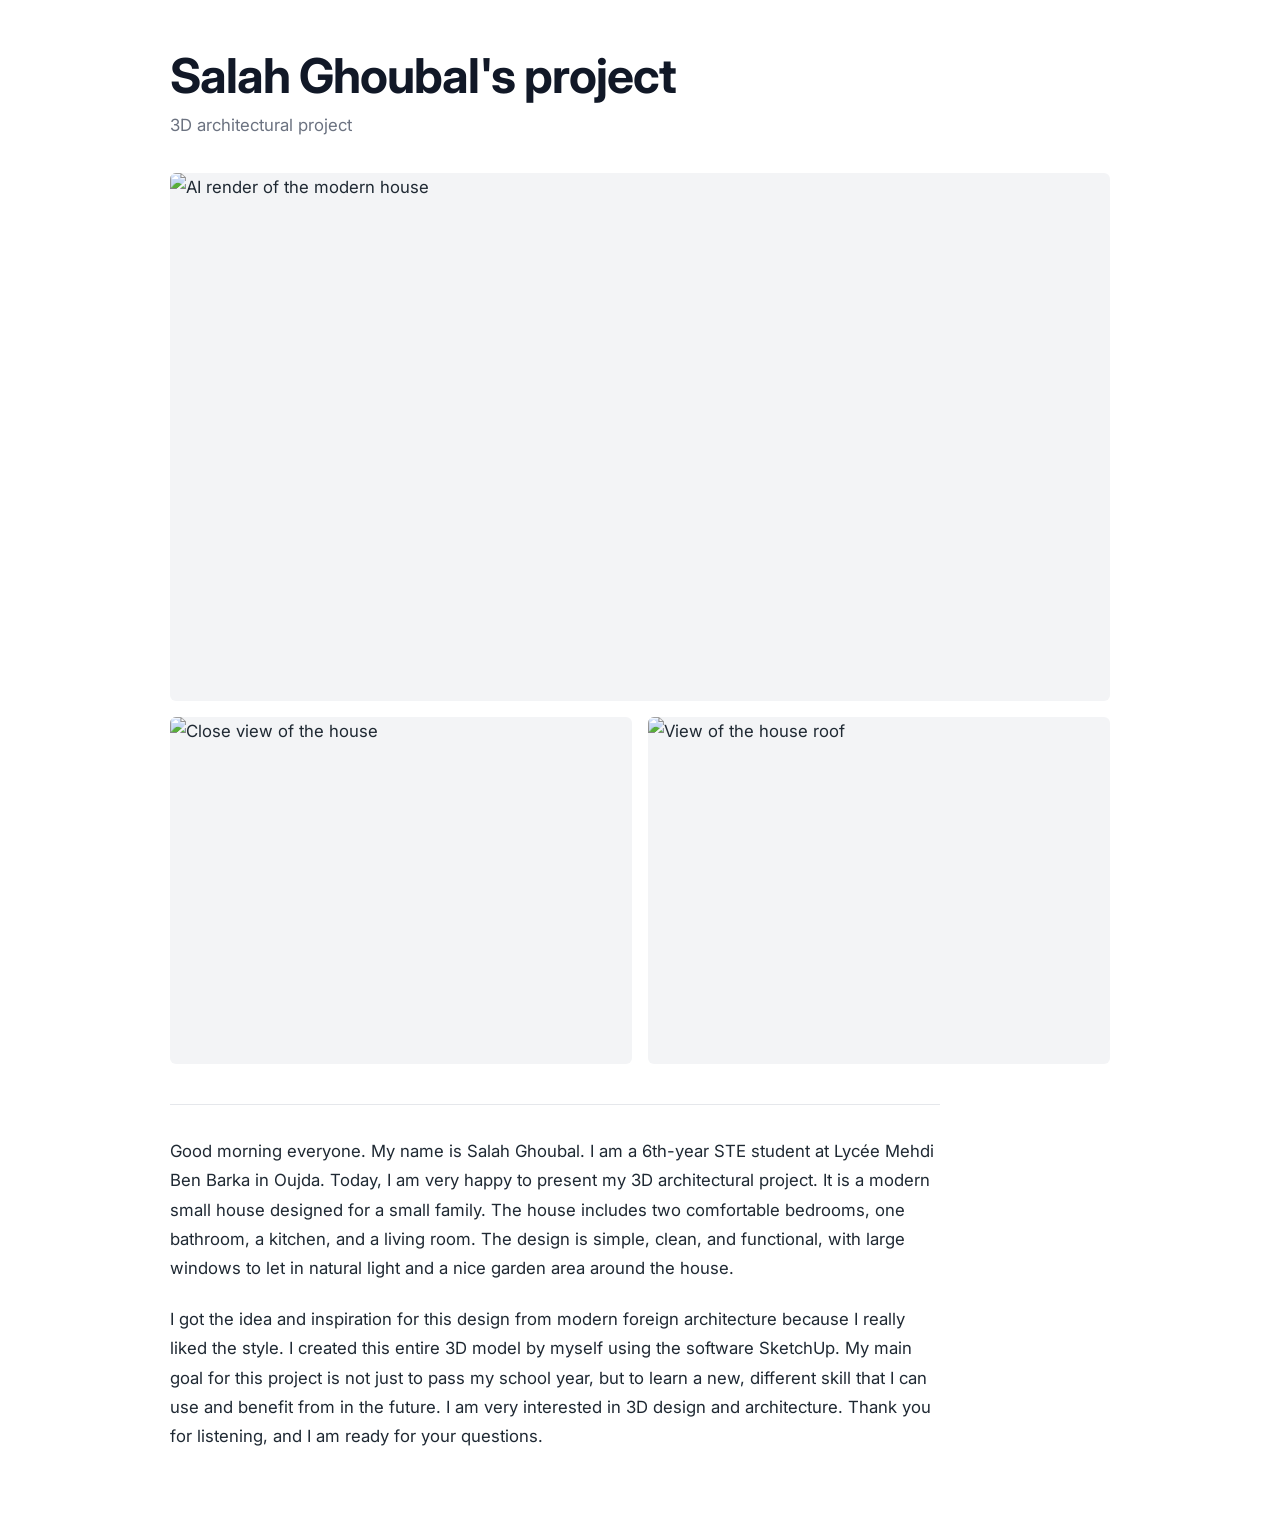
==== Salah-Ghobal-Project/index.html @ 0a4cbbed "Publish a specific folder to GitHub pages" ====
<!DOCTYPE html>
<html lang="en">
<head>
    <meta charset="UTF-8">
    <meta name="viewport" content="width=device-width, initial-scale=1.0">
    <title>Salah Ghoubal Galerey</title>
    <link rel="preconnect" href="https://fonts.googleapis.com">
    <link rel="preconnect" href="https://fonts.gstatic.com" crossorigin>
    <link href="https://fonts.googleapis.com/css2?family=Inter:wght@400;500;600;700&display=swap" rel="stylesheet">
    <link rel="stylesheet" href="style.css">
    <link rel="icon" type="image/jpeg" href="https://raw.githubusercontent.com/elMehdi-Talalha/e-School-Magazine/main/Media/icon.jpg">
</head>
<body>
    <div class="container">
        <header class="header">
            <h1>Salah Ghoubal's project</h1>
            <p>3D architectural project</p>
        </header>

        <div class="images">
            <img class="main" src="https://raw.githubusercontent.com/elMehdi-Talalha/e-School-Magazine/main/Media/far-view.jpeg" alt="AI render of the modern house">
            <img src="https://raw.githubusercontent.com/elMehdi-Talalha/e-School-Magazine/main/Media/close-view.jpeg" alt="Close view of the house">
            <img src="https://raw.githubusercontent.com/elMehdi-Talalha/e-School-Magazine/main/Media/roof.jpeg" alt="View of the house roof">
        </div>

        <div class="text">
            <p>Good morning everyone. My name is Salah Ghoubal. I am a 6th-year STE student at Lycée Mehdi Ben Barka in Oujda. Today, I am very happy to present my 3D architectural project. It is a modern small house designed for a small family. The house includes two comfortable bedrooms, one bathroom, a kitchen, and a living room. The design is simple, clean, and functional, with large windows to let in natural light and a nice garden area around the house.</p>
            <p>I got the idea and inspiration for this design from modern foreign architecture because I really liked the style. I created this entire 3D model by myself using the software SketchUp. My main goal for this project is not just to pass my school year, but to learn a new, different skill that I can use and benefit from in the future. I am very interested in 3D design and architecture. Thank you for listening, and I am ready for your questions.</p>
        </div>
    </div>
</body>
</html>
---- Salah-Ghobal-Project/style.css ----
* { box-sizing: border-box; margin: 0; padding: 0; }

body {
    background: #ffffff;
    color: #1f2933;
    font-family: "Inter", "Segoe UI", Arial, sans-serif;
    font-size: 1.05rem;
    line-height: 1.75;
}

.container {
    max-width: 980px;
    margin: 0 auto;
    padding: 3rem 1.25rem 4rem;
}

.header {
    margin-bottom: 2rem;
}

.header h1 {
    font-size: clamp(2rem, 5vw, 3rem);
    font-weight: 700;
    line-height: 1.15;
    letter-spacing: -0.02em;
    color: #111827;
}

.header p {
    margin-top: 0.5rem;
    color: #6b7280;
}

.images {
    display: grid;
    grid-template-columns: 1fr 1fr;
    gap: 1rem;
}

.images img {
    display: block;
    width: 100%;
    aspect-ratio: 4 / 3;
    object-fit: cover;
    border-radius: 6px;
    background: #f3f4f6;
}

.images .main {
    grid-column: 1 / -1;
    aspect-ratio: 16 / 9;
}

.text {
    max-width: 70ch;
    margin-top: 2.5rem;
    padding-top: 2rem;
    border-top: 1px solid #e5e7eb;
}

.text p + p {
    margin-top: 1.25em;
}

@media (max-width: 600px) {
    .container { padding-top: 2rem; }
    .images { grid-template-columns: 1fr; }
}
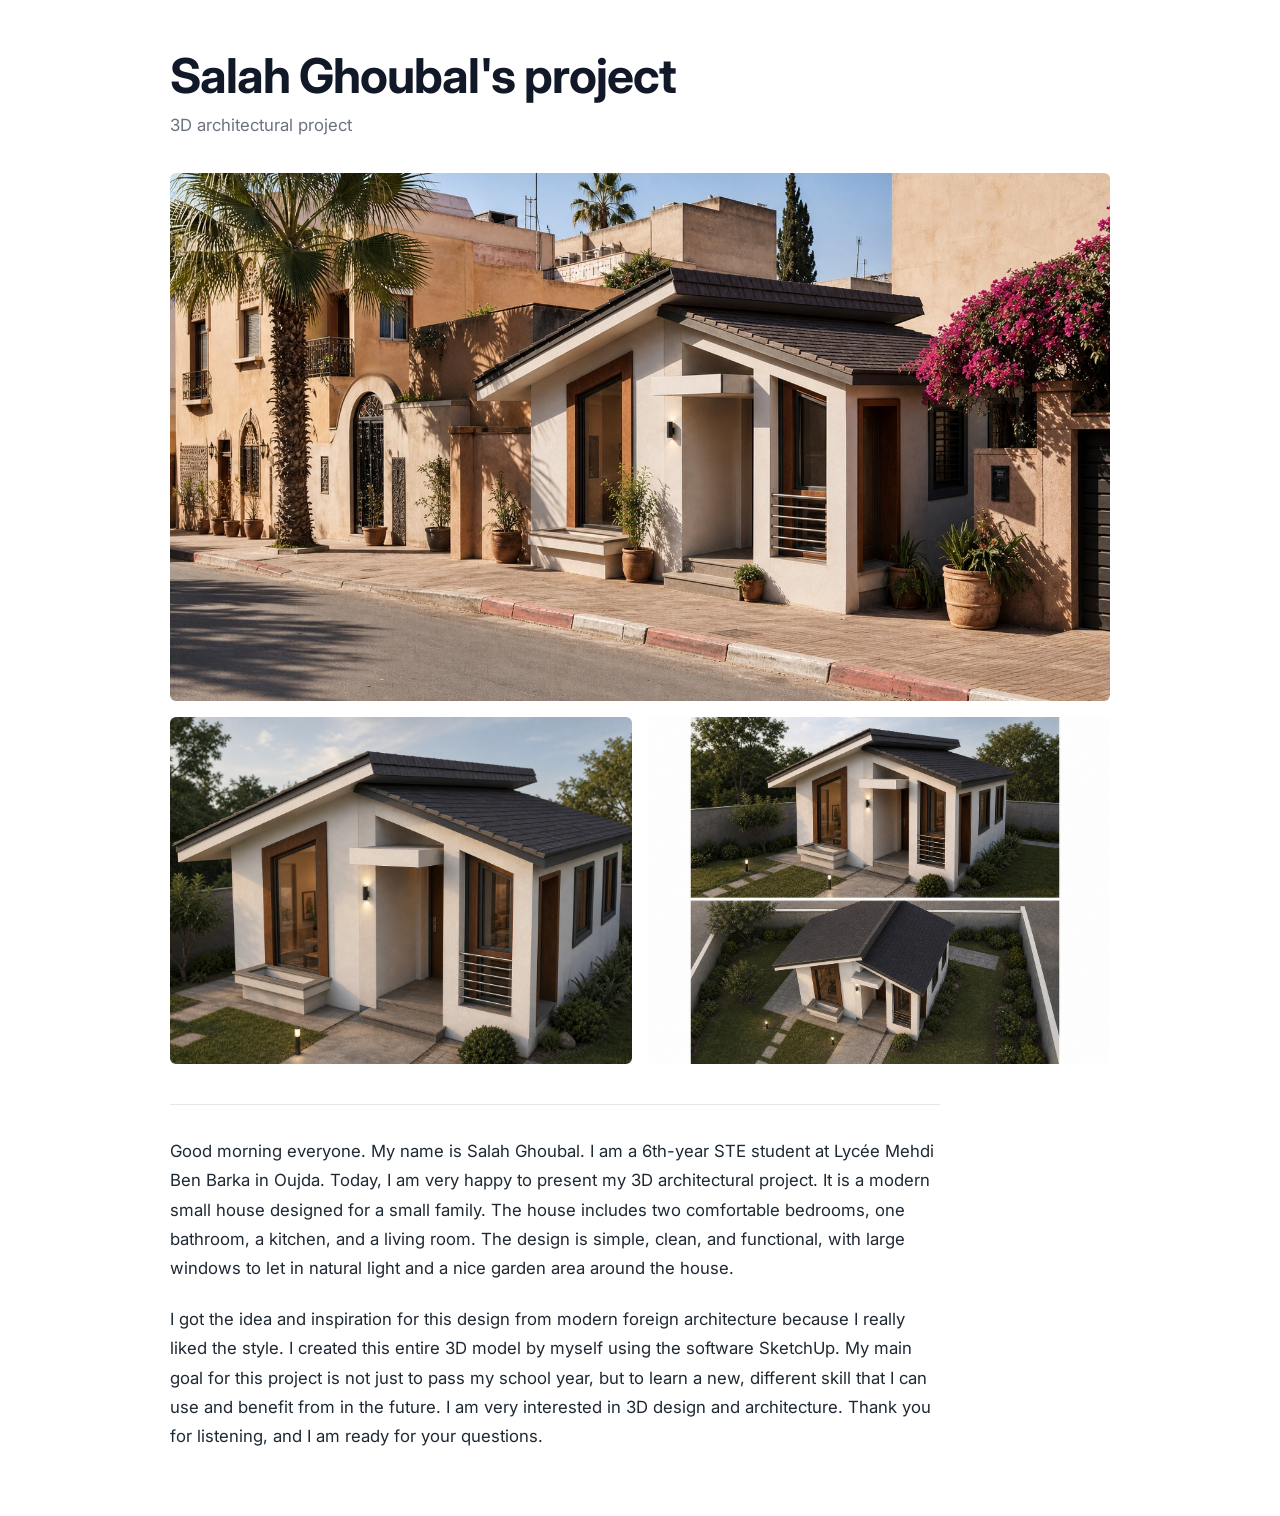
==== commit 18478f37: "fix structure" ====
--- a/Salah-Ghobal-Project/index.html
+++ b/Salah-Ghobal-Project/index.html
@@ -8,7 +8,7 @@
     <link rel="preconnect" href="https://fonts.gstatic.com" crossorigin>
     <link href="https://fonts.googleapis.com/css2?family=Inter:wght@400;500;600;700&display=swap" rel="stylesheet">
     <link rel="stylesheet" href="style.css">
-    <link rel="icon" type="image/jpeg" href="https://raw.githubusercontent.com/elMehdi-Talalha/e-School-Magazine/main/Media/icon.jpg">
+    <link rel="icon" type="image/jpeg" href="Media/icon.jpg">
 </head>
 <body>
     <div class="container">
@@ -18,9 +18,9 @@
         </header>
 
         <div class="images">
-            <img class="main" src="https://raw.githubusercontent.com/elMehdi-Talalha/e-School-Magazine/main/Media/far-view.jpeg" alt="AI render of the modern house">
-            <img src="https://raw.githubusercontent.com/elMehdi-Talalha/e-School-Magazine/main/Media/close-view.jpeg" alt="Close view of the house">
-            <img src="https://raw.githubusercontent.com/elMehdi-Talalha/e-School-Magazine/main/Media/roof.jpeg" alt="View of the house roof">
+            <img class="main" src="Media/far-view.jpeg" alt="Front view of a modern house">
+            <img src="Media/close-view.jpeg" alt="Close view of the house">
+            <img src="Media/roof.jpeg" alt="View of the house roof">
         </div>
 
         <div class="text">
